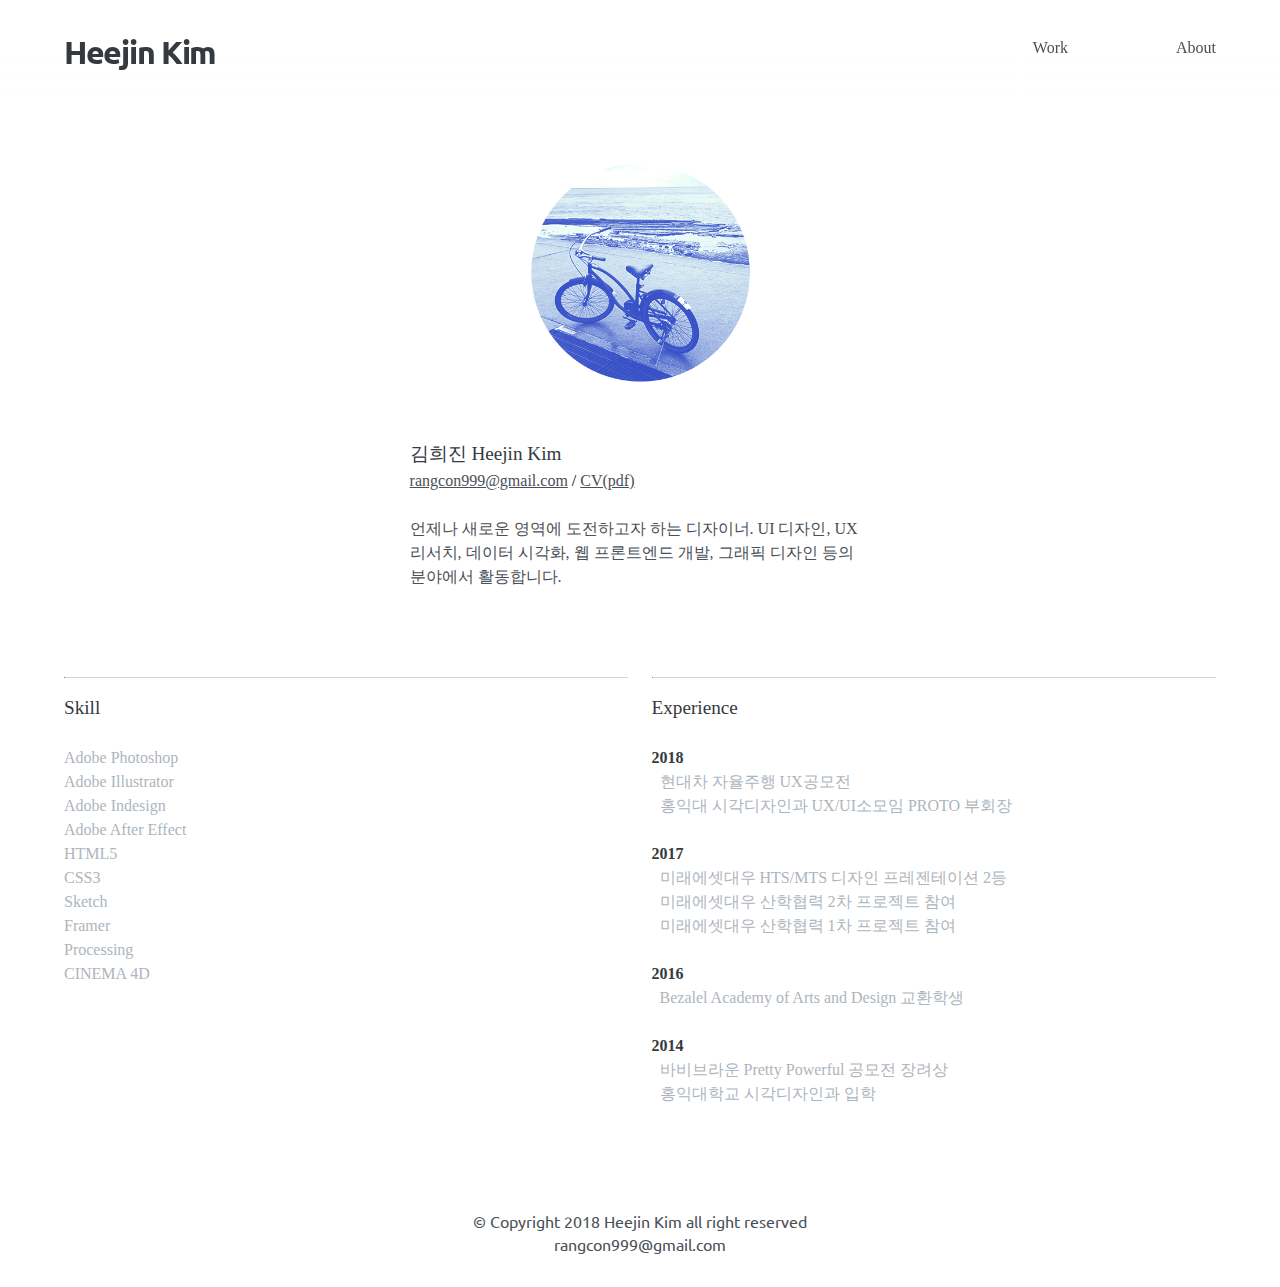
==== about.html @ c27198f2 "Initial commit" ====
<!DOCTYPE html>
<html lang="en">
<head>
	<meta charset="UTF-8">
	<title>Heejin Kim</title>
	<meta charset="UTF-8">
	<meta name="viewport" content="width=device-width, initial-scale=1.0">
	<title>Heejin Kim</title>
	<link rel="stylesheet" href="reset.css">
	<link rel="stylesheet" href="style.css">

	<link rel="shortcut icon" href="img/favicon.ico">

</head>

<body>
	<div id="wrap">
		<header>
			<a href="index.html" class="title">
				Heejin Kim
			</a>
			<nav>
				<ul class="nav-items">
					<li><a href="index.html">Work</a></li>
					<li><a href="about.html">About</a></li>
		<!-- 			<li><a href="">CV</a></li> -->
				</ul>
			</nav>
		</header>
	</div>

	<div id="content-wrap">

		<section id="logo">
			<img src="img/profile.png" alt="" width=230rem>
		<!-- 	<h1>김희진 Heejin Kim</h1>
			<a href="mailto:rangcon999@gmail.com"><p>rangcon999@gmail.com</p></a> -->
		</section>

		<section id="about">
			<div class="about1">
				<h1>김희진 Heejin Kim</h1>
				<a href="mailto:rangcon999@gmail.com">rangcon999@gmail.com</a> / <a href="">CV(pdf)</a>
				<br>
				<br>
				<p>언제나 새로운 영역에 도전하고자 하는 디자이너. UI 디자인, UX 리서치, 데이터 시각화, 웹 프론트엔드 개발, 그래픽 디자인 등의 분야에서 활동합니다.</p>
			</div>

			<div class="skill">
				<hr class="two">
				<h1>Skill</h1>
				<br>
				<ul>
				<li>Adobe Photoshop</li>
				<li>Adobe Illustrator</li>
				<li>Adobe Indesign</li>
				<li>Adobe After Effect</li>
				<li>HTML5</li>
				<li>CSS3</li>
				<li>Sketch</li>
				<li>Framer</li>
				<li>Processing</li>
				<li>CINEMA 4D</li>
				</ul>
			</div>

			<div class="experience">
				<hr class="two">
				<h1>Experience</h1>
				<br>
				<ul>
					2018
					<li>현대차 자율주행 UX공모전</li>
					<li>홍익대 시각디자인과 UX/UI소모임 PROTO 부회장</li>	
					<br>
					2017
					<li>미래에셋대우 HTS/MTS 디자인 프레젠테이션 2등</li>
					<li>미래에셋대우 산학협력 2차 프로젝트 참여</li>
					<li>미래에셋대우 산학협력 1차 프로젝트 참여</li>
					<br>
					2016
					<li>Bezalel Academy of Arts and Design 교환학생</li>
					<br>
					2014
					<li>바비브라운 Pretty Powerful 공모전 장려상</li>
					<li>홍익대학교 시각디자인과 입학</li>
				</ul>
			</div>

		</section>
	</div>

	<footer>
		<p>© Copyright 2018 Heejin Kim all right reserved</p>
		<p>rangcon999@gmail.com</p>
	</footer>
</body>
</html>
---- style.css ----
@import url('https://fonts.googleapis.com/css?family=Ubuntu:300,400,700');
@import url('https://spoqa.github.io/spoqa-han-sans/css/SpoqaHanSans-kr.css');

body {
	font-family: 'Spoqa Han Sans', 'Sans-serif'; 
	background-color: #fff;
	line-height: 1.3;

}

a {
	color: #495057;
	line-height: 1.3;
}

p {
	color: #495057;
}

header {
	z-index: 20000;
	width:100%;
	height: 6rem;
	position: fixed;
	top: 0;
	background:linear-gradient(to bottom, rgba(255,255,255,1) 50%,rgba(255,255,255,0) 100%); 
}

nav {
	float: right;
}

hr {
	border-top: 1px solid #ccc; background: transparent;
}

/*a {
	text-decoration:none;
	color: #343a40;

}*/

.title {
	text-decoration:none;
	color: #343a40;
	display: inline-block;
	height: 6rem;
	margin: 2rem 0 2rem 4rem;
	font-family: 'Ubuntu', sans-serif;
	font-weight: 700;
	font-size: 2rem;
	letter-spacing: -0.08rem;

}

.title:hover {
	color: #364fc7;
	transition: all 0.4s;
}

.nav-items > li {
	display: inline-block;
}

.nav-items > li > a {
	text-decoration:none;
	line-height: 6rem;
	padding: 0 4rem 0 2.5rem;
	color: #495057;
	font-family: 'Spoqa Han Sans', 'Sans-serif';
	font-size: 1rem;
}

.nav-items > li > a:hover {
	color: #dee2e6;
	transition: all 0.2s;
}

.one {
	border-bottom: 0; margin-top: 3rem; margin-bottom: 3rem;
	border-color: #ced4da;
}

.two {
	border-bottom: 0; margin-bottom: 1rem;
	border-color: #ced4da;
}

#content-wrap {
	margin: 16rem 4rem 4rem 4rem;
}

#content-wrap > #logo {
	margin-top: -6rem;
	padding-bottom: 7rem; 
	float: center;
	text-align: center;
	line-height: 1.4;
}

#content-wrap > #logo > h1 {
	letter-spacing: -0.09rem;
	font-weight: 700;
	font-size: 1.5rem;
}

#content-wrap > #logo > p {
	letter-spacing: -0.02rem;
	color: #adb5bd;
}

#intro {
	font-family: 'Ubuntu', sans-serif;
	font-weight: 
	line-height: 1.4;
	font-color: #868e96;
}

/*article {
	height: 4rem;
	display: inline-block;
	margin-bottom: 1.5rem;
}*/

#pjs > article {
	background-color: gray;
	width: 92%;
	height: 20rem;
	display: inline-block;
	padding: 4%;
	margin:auto;
	
	/*font-weight: 600;
	font-color: #495057;
	font-size: 2rem;
	line-height: 1.2;*/
}
section#pjs > a {
	color: #212529;
}

article > h1 {
	font-size: 1.8rem;
	line-height: 1.4;
	font-weight: 600;
	font-color: #495057;
}

article > h2 {
	font-size: 1rem;
	line-height: 1.4;
	font-weight: 400;
	font-color: #495057;
}

article > p {
	font-size: 1rem;
	line-height: 1.4;
	font-weight: 400;
	font-color: #495057;
}

/*#pjs > article > p {
	font-size: 1.2rem;
	line-height: 1.2;
}*/

div.pj1 {
	background-image: url("https://images.unsplash.com/photo-1530475881581-e0e8a26b8192?ixlib=rb-0.3.5&ixid=eyJhcHBfaWQiOjEyMDd9&s=0c85dd56eed0292235088eab798a96d2&auto=format&fit=crop&w=1789&q=80");
	background-size: cover; 
    background-position: center;
    background-repeat: no-repeat;
	width: 92%;
	height: 20rem;
	display: inline-block;
	padding: 4%;
	margin-bottom: 1.5rem;
	-webkit-transition: .3s ease-in-out;
	transition: .3s ease-in-out;
}

div.pj1:hover {
	 -webkit-filter: brightness(110%) saturate(25%);
	 filter: brightness(110%) saturate(25%);
}

div.pj2 {
	background-image: url("https://webgradients.com/public/webgradients_png/032%20Sharpeye%20Eagle.png");
	background-size: cover; 
    background-position: center;
    background-repeat: no-repeat;
	width: 92%;
	height: 20rem;
	display: inline-block;
	padding: 4%;
	margin-bottom: 1.5rem;
	-webkit-transition: .3s ease-in-out;
	transition: .3s ease-in-out;
}

div.pj2:hover {
	 -webkit-filter: brightness(110%) saturate(25%);
	 filter: brightness(110%) saturate(25%);
}

div.pj3 {
	background-image: url("https://images.unsplash.com/photo-1484977975800-86a4c7bd7235?ixlib=rb-0.3.5&ixid=eyJhcHBfaWQiOjEyMDd9&s=593866fabe9435237658ef44224d80bc&w=1000&q=80");
	background-size: cover; 
    background-position: center;
    background-repeat: no-repeat;
	width: 92%;
	height: 20rem;
	display: inline-block;
	padding: 4%;
	margin-bottom: 1.5rem;
	-webkit-transition: .3s ease-in-out;
	transition: .3s ease-in-out;
}

div.pj3:hover {
	-webkit-filter: brightness(110%) saturate(25%);
	 filter: brightness(110%) saturate(25%);
}

div.pj4 {
	background-image: url("https://images.unsplash.com/photo-1484977975800-86a4c7bd7235?ixlib=rb-0.3.5&ixid=eyJhcHBfaWQiOjEyMDd9&s=593866fabe9435237658ef44224d80bc&w=1000&q=80");
	background-size: cover; 
    background-position: center;
    background-repeat: no-repeat;
	width: 92%;
	height: 20rem;
	display: inline-block;
	padding: 4%;
	margin-bottom: 1.5rem;
	-webkit-transition: .3s ease-in-out;
	transition: .3s ease-in-out;
}

div.pj4:hover {
	-webkit-filter: brightness(110%) saturate(25%);
	 filter: brightness(110%) saturate(25%);
}

div.pj5 {
	background-image: url("https://webgradients.com/public/webgradients_png/032%20Sharpeye%20Eagle.png");
	background-size: cover; 
    background-position: center;
    background-repeat: no-repeat;
	width: 92%;
	height: 20rem;
	display: inline-block;
	padding: 4%;
	margin-bottom: 1.5rem;
	-webkit-transition: .3s ease-in-out;
	transition: .3s ease-in-out;
}

div.pj5:hover {
	 -webkit-filter: brightness(110%) saturate(25%);
	 filter: brightness(110%) saturate(25%);
}

div.pj6 {
	background-image: url("https://webgradients.com/public/webgradients_png/032%20Sharpeye%20Eagle.png");
	background-size: cover; 
    background-position: center;
    background-repeat: no-repeat;
	width: 92%;
	height: 20rem;
	display: inline-block;
	padding: 4%;
	margin-bottom: 1.5rem;
	-webkit-transition: .3s ease-in-out;
	transition: .3s ease-in-out;
}

div.pj6:hover {
	 -webkit-filter: brightness(110%) saturate(25%);
	 filter: brightness(110%) saturate(25%);
}

div.pj7 {
	background-image: url("https://webgradients.com/public/webgradients_png/032%20Sharpeye%20Eagle.png");
	background-size: cover; 
    background-position: center;
    background-repeat: no-repeat;
	width: 92%;
	height: 20rem;
	display: inline-block;
	padding: 4%;
	margin-bottom: 1.5rem;
	-webkit-transition: .3s ease-in-out;
	transition: .3s ease-in-out;
}

div.pj7:hover {
	 -webkit-filter: brightness(110%) saturate(25%);
	 filter: brightness(110%) saturate(25%);
}

div.pj8 {
	background-image: url("https://webgradients.com/public/webgradients_png/032%20Sharpeye%20Eagle.png");
	background-size: cover; 
    background-position: center;
    background-repeat: no-repeat;
	width: 92%;
	height: 20rem;
	display: inline-block;
	padding: 4%;
	margin-bottom: 1.5rem;
	-webkit-transition: .3s ease-in-out;
	transition: .3s ease-in-out;
}

div.pj8:hover {
	 -webkit-filter: brightness(110%) saturate(25%);
	 filter: brightness(110%) saturate(25%);
}


/*
#pj2 {
	background-color: blue;
	width: 100%;
	height: 24rem;
	display: inline-block;
}*/

footer {
	text-align: center;
	margin: 7rem 4rem 2rem 4rem;
	font-family: 'Ubuntu', sans-serif;
	font-color: blue;
	line-height: 1.4;
	/*background-color: blue;*/
}

/*-----------------about page*/

section#logo {
	color: #343a40;
	margin-bottom: -4rem;
}

section#about {
	margin-top : -2rem;
	margin-bottom: 14rem;
}

.about1 a:hover {
	color: #adb5bd;
	transition: all 0.3s
}

ul {
	list-style: none;
}

div.about1 {
	width: 40%;
	margin: 0 auto 5rem;
	word-break: break-all;
	line-height: 1.5;
}

div.skill {
	width: 49%;
	display: inline-block;

	line-height: 1.5;
}

section#about h1 {
	font-weight: 400;
	font-size: 1.2rem;
	color: #343a40;
}

div.skill ul {
	color:#adb5bd;
}

div.experience {
	width: 49%;
	display: inline-block;
	float: right;

	line-height: 1.5;
}

div.experience > ul {
	color: #343a40;
	font-weight: 700;
}

div.experience ul li {
	padding-left: 0.5rem;
	color: #adb5bd;
	font-weight: 400;
}


/*----------------media query start*/

@media screen and (max-width: 806px) {
	
/*	#wrap {
		}*/

	header {
		height: 4rem;
		background-color: rgba(255, 255, 255, 0.8);
		box-shadow: 0 2px 7px 0 rgba(0, 0, 0, 0.09);
	
	}


	
	.title {
	display: inline-block;
	height: 4rem;
	margin: 1rem 0 0 1.2rem;
	font-family: 'Ubuntu', sans-serif;
	font-weight: 700;
	font-size: 1.5rem;
	letter-spacing: -0.08rem;

	}

	nav {
		float: right;
		height: 4rem;
	}

	.nav-items > li > a {
		line-height: 4rem;
		font-size: 0.8rem;
		padding: 0 1.4rem 0 0.5rem;
	}
	
	#content-wrap {
	margin: 7rem 1.4rem 1.4rem 1.4rem;
}

	#content-wrap > #logo {
	margin-top: 1rem;
	padding-bottom: 7rem; 
	}

	div.pj1 {
		height: 13rem;
	}
	div.pj2 {
		height: 13rem;
	}
	div.pj3 {
		height: 13rem;	
	}
	div.pj4 {
		height: 13rem;	
	}
	div.pj5 {
		height: 13rem;	
	}
	div.pj6 {
		height: 13rem;	
	}
	div.pj7 {
		height: 13rem;	
	}
	div.pj8 {
		height: 13rem;	
	}
	
	div.about1{
		width: 90%;
	}

	div.skill{
		margin-top: 3rem;
		display: block;
		width: 100%
	}
	div.experience{
		display: block;
		width: 100%;
		margin-top: 3rem;
		margin-bottom: 6rem;
	}

}

/*----------------media query end*/
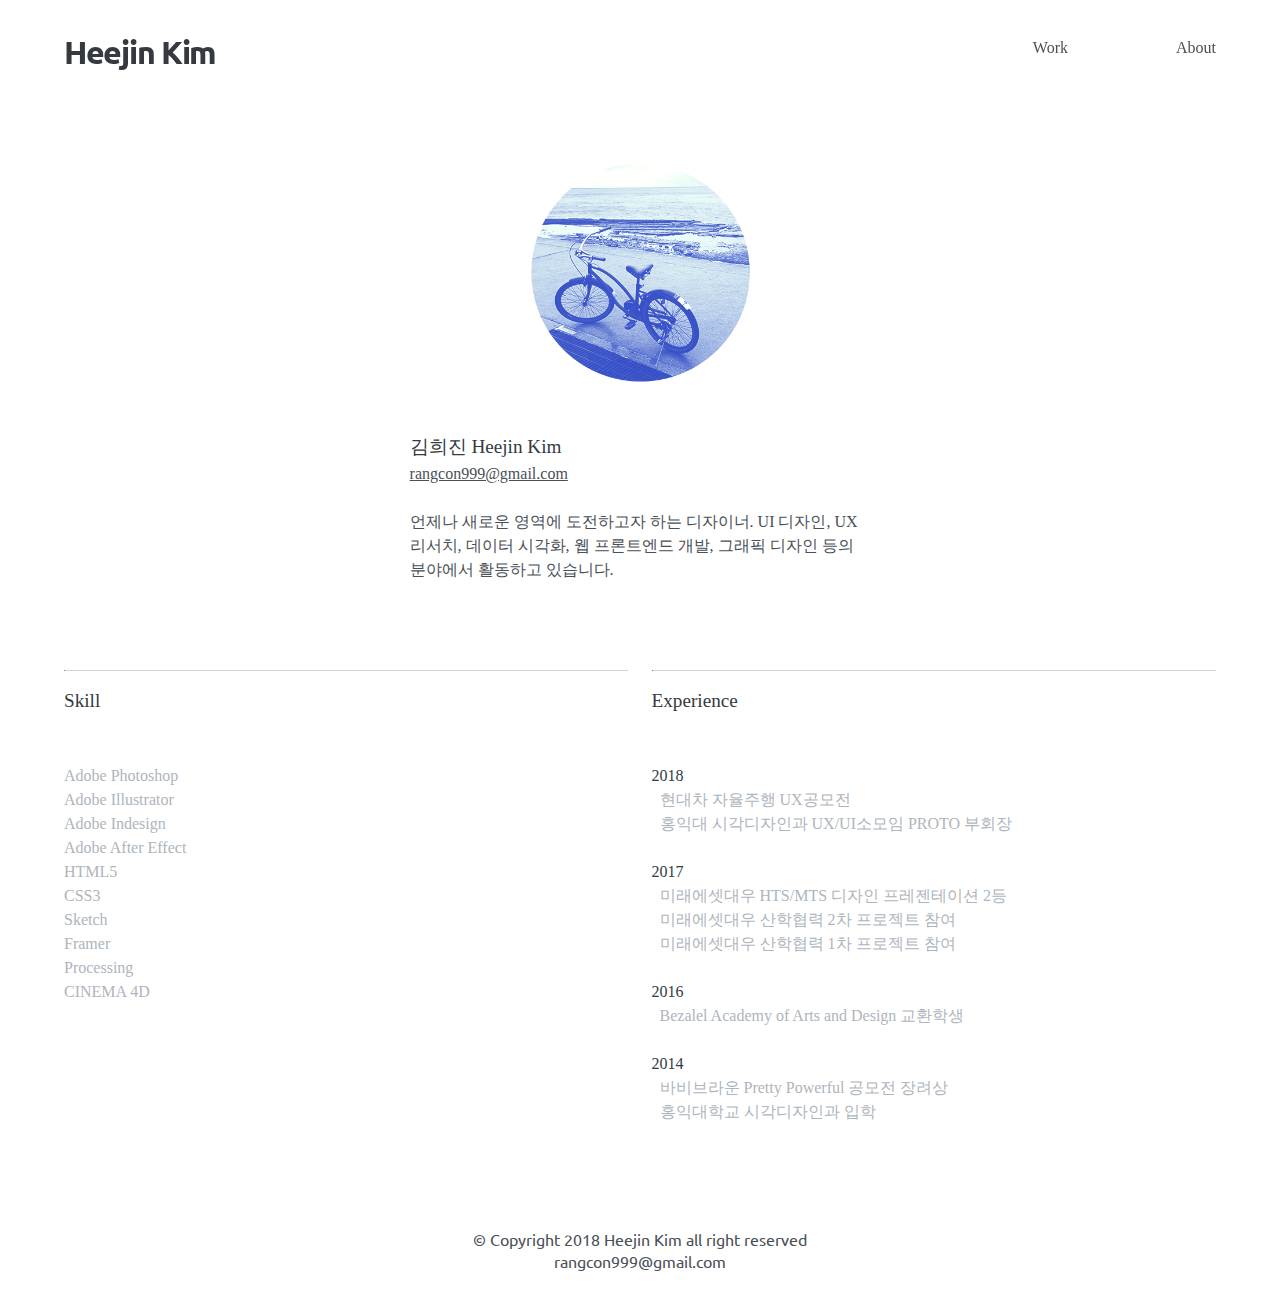
==== commit 031945fc: "modify README" ====
--- a/about.html
+++ b/about.html
@@ -23,7 +23,6 @@
 				<ul class="nav-items">
 					<li><a href="index.html">Work</a></li>
 					<li><a href="about.html">About</a></li>
-		<!-- 			<li><a href="">CV</a></li> -->
 				</ul>
 			</nav>
 		</header>
@@ -33,23 +32,21 @@
 
 		<section id="logo">
 			<img src="img/profile.png" alt="" width=230rem>
-		<!-- 	<h1>김희진 Heejin Kim</h1>
-			<a href="mailto:rangcon999@gmail.com"><p>rangcon999@gmail.com</p></a> -->
 		</section>
 
 		<section id="about">
 			<div class="about1">
 				<h1>김희진 Heejin Kim</h1>
-				<a href="mailto:rangcon999@gmail.com">rangcon999@gmail.com</a> / <a href="">CV(pdf)</a>
+				<a href="mailto:rangcon999@gmail.com">rangcon999@gmail.com</a>
 				<br>
 				<br>
-				<p>언제나 새로운 영역에 도전하고자 하는 디자이너. UI 디자인, UX 리서치, 데이터 시각화, 웹 프론트엔드 개발, 그래픽 디자인 등의 분야에서 활동합니다.</p>
+				<p>언제나 새로운 영역에 도전하고자 하는 디자이너. UI 디자인, UX 리서치, 데이터 시각화, 웹 프론트엔드 개발, 그래픽 디자인 등의 분야에서 활동하고 있습니다.</p>
 			</div>
 
 			<div class="skill">
 				<hr class="two">
 				<h1>Skill</h1>
-				<br>
+				<br><br>
 				<ul>
 				<li>Adobe Photoshop</li>
 				<li>Adobe Illustrator</li>
@@ -67,7 +64,7 @@
 			<div class="experience">
 				<hr class="two">
 				<h1>Experience</h1>
-				<br>
+				<br><br>
 				<ul>
 					2018
 					<li>현대차 자율주행 UX공모전</li>
--- a/style.css
+++ b/style.css
@@ -34,6 +34,10 @@
 	border-top: 1px solid #ccc; background: transparent;
 }
 
+img {
+	vertical-align: bottom;
+}
+
 /*a {
 	text-decoration:none;
 	color: #343a40;
@@ -60,6 +64,7 @@
 
 .nav-items > li {
 	display: inline-block;
+	font-family: 'Ubuntu', sans-serif;
 }
 
 .nav-items > li > a {
@@ -86,6 +91,14 @@
 	border-color: #ced4da;
 }
 
+.three {
+	border-bottom: 0;
+	border-color: #495057;
+	width: 28%;
+	margin-left: 0;
+	margin-bottom: 1rem;
+}
+
 #content-wrap {
 	margin: 16rem 4rem 4rem 4rem;
 }
@@ -122,7 +135,7 @@
 	margin-bottom: 1.5rem;
 }*/
 
-#pjs > article {
+/*#pjs > article {
 	background-color: gray;
 	width: 92%;
 	height: 20rem;
@@ -130,17 +143,21 @@
 	padding: 4%;
 	margin:auto;
 	
-	/*font-weight: 600;
-	font-color: #495057;
-	font-size: 2rem;
-	line-height: 1.2;*/
-}
+}
+*/
+
 section#pjs > a {
 	color: #212529;
 }
 
+/*section#pjs img {
+	width: 100%;
+	overflow: hidden;
+
+}
+*/
 article > h1 {
-	font-size: 1.8rem;
+	font-size: 1.5rem;
 	line-height: 1.4;
 	font-weight: 600;
 	font-color: #495057;
@@ -160,13 +177,10 @@
 	font-color: #495057;
 }
 
-/*#pjs > article > p {
-	font-size: 1.2rem;
-	line-height: 1.2;
-}*/
-
-div.pj1 {
-	background-image: url("https://images.unsplash.com/photo-1530475881581-e0e8a26b8192?ixlib=rb-0.3.5&ixid=eyJhcHBfaWQiOjEyMDd9&s=0c85dd56eed0292235088eab798a96d2&auto=format&fit=crop&w=1789&q=80");
+
+
+/*div.naver {
+	background-image: url(img/naver/thumbnail.png);
 	background-size: cover; 
     background-position: center;
     background-repeat: no-repeat;
@@ -177,14 +191,66 @@
 	margin-bottom: 1.5rem;
 	-webkit-transition: .3s ease-in-out;
 	transition: .3s ease-in-out;
-}
-
-div.pj1:hover {
+}*/
+
+/*div.naver:hover {
 	 -webkit-filter: brightness(110%) saturate(25%);
 	 filter: brightness(110%) saturate(25%);
-}
-
-div.pj2 {
+}*/
+
+.naver {
+	position: relative;
+}
+
+.mirae {
+	position: relative;
+}
+
+.ascent {
+	position: relative;
+}
+
+.ascent img {
+	filter:brightness(160%);
+}
+
+
+.thumbnail-wrapper {
+	width: 100%;
+	height: 23.5rem;
+	overflow: hidden;
+}
+
+.thumanail-wrapper img:hover {
+	 -webkit-filter: brightness(110%) saturate(25%);
+	 filter: brightness(110%) saturate(25%);
+}
+
+.text-wrapper {
+	position: absolute;
+	top: 2.5rem;
+	left: 2rem;
+}
+
+#pjs {
+	margin-bottom: 1.4rem;
+}
+
+#pjs img {
+	max-width: 100%;
+	-webkit-transform: scale(1);
+	transform: scale(1);
+	-webkit-transition: .3s ease-in-out;
+	transition: .3s ease-in-out;
+}
+
+#pjs img:hover {
+	-webkit-transform: scale(1.2);
+	transform: scale(1.2);
+	filter:brightness(110%) saturate(25%) blur(5px);
+}
+
+/*div.pj2 {
 	background-image: url("https://webgradients.com/public/webgradients_png/032%20Sharpeye%20Eagle.png");
 	background-size: cover; 
     background-position: center;
@@ -201,129 +267,6 @@
 div.pj2:hover {
 	 -webkit-filter: brightness(110%) saturate(25%);
 	 filter: brightness(110%) saturate(25%);
-}
-
-div.pj3 {
-	background-image: url("https://images.unsplash.com/photo-1484977975800-86a4c7bd7235?ixlib=rb-0.3.5&ixid=eyJhcHBfaWQiOjEyMDd9&s=593866fabe9435237658ef44224d80bc&w=1000&q=80");
-	background-size: cover; 
-    background-position: center;
-    background-repeat: no-repeat;
-	width: 92%;
-	height: 20rem;
-	display: inline-block;
-	padding: 4%;
-	margin-bottom: 1.5rem;
-	-webkit-transition: .3s ease-in-out;
-	transition: .3s ease-in-out;
-}
-
-div.pj3:hover {
-	-webkit-filter: brightness(110%) saturate(25%);
-	 filter: brightness(110%) saturate(25%);
-}
-
-div.pj4 {
-	background-image: url("https://images.unsplash.com/photo-1484977975800-86a4c7bd7235?ixlib=rb-0.3.5&ixid=eyJhcHBfaWQiOjEyMDd9&s=593866fabe9435237658ef44224d80bc&w=1000&q=80");
-	background-size: cover; 
-    background-position: center;
-    background-repeat: no-repeat;
-	width: 92%;
-	height: 20rem;
-	display: inline-block;
-	padding: 4%;
-	margin-bottom: 1.5rem;
-	-webkit-transition: .3s ease-in-out;
-	transition: .3s ease-in-out;
-}
-
-div.pj4:hover {
-	-webkit-filter: brightness(110%) saturate(25%);
-	 filter: brightness(110%) saturate(25%);
-}
-
-div.pj5 {
-	background-image: url("https://webgradients.com/public/webgradients_png/032%20Sharpeye%20Eagle.png");
-	background-size: cover; 
-    background-position: center;
-    background-repeat: no-repeat;
-	width: 92%;
-	height: 20rem;
-	display: inline-block;
-	padding: 4%;
-	margin-bottom: 1.5rem;
-	-webkit-transition: .3s ease-in-out;
-	transition: .3s ease-in-out;
-}
-
-div.pj5:hover {
-	 -webkit-filter: brightness(110%) saturate(25%);
-	 filter: brightness(110%) saturate(25%);
-}
-
-div.pj6 {
-	background-image: url("https://webgradients.com/public/webgradients_png/032%20Sharpeye%20Eagle.png");
-	background-size: cover; 
-    background-position: center;
-    background-repeat: no-repeat;
-	width: 92%;
-	height: 20rem;
-	display: inline-block;
-	padding: 4%;
-	margin-bottom: 1.5rem;
-	-webkit-transition: .3s ease-in-out;
-	transition: .3s ease-in-out;
-}
-
-div.pj6:hover {
-	 -webkit-filter: brightness(110%) saturate(25%);
-	 filter: brightness(110%) saturate(25%);
-}
-
-div.pj7 {
-	background-image: url("https://webgradients.com/public/webgradients_png/032%20Sharpeye%20Eagle.png");
-	background-size: cover; 
-    background-position: center;
-    background-repeat: no-repeat;
-	width: 92%;
-	height: 20rem;
-	display: inline-block;
-	padding: 4%;
-	margin-bottom: 1.5rem;
-	-webkit-transition: .3s ease-in-out;
-	transition: .3s ease-in-out;
-}
-
-div.pj7:hover {
-	 -webkit-filter: brightness(110%) saturate(25%);
-	 filter: brightness(110%) saturate(25%);
-}
-
-div.pj8 {
-	background-image: url("https://webgradients.com/public/webgradients_png/032%20Sharpeye%20Eagle.png");
-	background-size: cover; 
-    background-position: center;
-    background-repeat: no-repeat;
-	width: 92%;
-	height: 20rem;
-	display: inline-block;
-	padding: 4%;
-	margin-bottom: 1.5rem;
-	-webkit-transition: .3s ease-in-out;
-	transition: .3s ease-in-out;
-}
-
-div.pj8:hover {
-	 -webkit-filter: brightness(110%) saturate(25%);
-	 filter: brightness(110%) saturate(25%);
-}
-
-
-/*
-#pj2 {
-	background-color: blue;
-	width: 100%;
-	height: 24rem;
-	display: inline-block;
 }*/
 
 footer {
@@ -390,7 +333,7 @@
 
 div.experience > ul {
 	color: #343a40;
-	font-weight: 700;
+	font-weight: 400;
 }
 
 div.experience ul li {
@@ -399,6 +342,70 @@
 	font-weight: 400;
 }
 
+/*------------------project page*/
+
+div#project-wrap {
+	margin: 8rem 4rem 4rem 6rem;
+	/*background-color: blue;*/
+	width: 65%;
+	background-color:rgba(255, 255, 255, .8);
+	display: inline-block;
+	z-index: 1000;
+	position: relative;
+	padding: 2rem;
+
+}
+
+#project-wrap section {
+	margin-bottom: 5rem;
+}
+
+#text {
+	line-height: 2rem;
+	white-space: pre-wrap;
+}
+
+section.overlook {
+	color: black;
+/*	background-color: gray;*/
+	width: 100%;
+}
+
+section#name {
+	margin-bottom: 1rem;
+}
+
+.overlook h1 {
+	font-weight: 300;
+	font-size: 1.5rem;
+	line-height: 1.5;
+}
+
+.overlook h2 {
+	color: #adb5bd;
+	line-height: 1.5;
+}
+
+.overlook h2#title {
+	color: #343a40;
+	font-size: 1rem;
+}
+
+.imgcont {
+	margin: 8rem 4rem 0 4rem;
+	z-index: 1;
+}
+
+.imgcont img{
+	width: 100%;
+}
+
+div#overview {
+	width: 40rem;
+	padding: 6rem;
+	margin: auto;
+	line-height: 1.8rem;
+}
 
 /*----------------media query start*/
 
@@ -447,31 +454,34 @@
 	padding-bottom: 7rem; 
 	}
 
-	div.pj1 {
-		height: 13rem;
-	}
-	div.pj2 {
-		height: 13rem;
-	}
-	div.pj3 {
-		height: 13rem;	
-	}
-	div.pj4 {
-		height: 13rem;	
-	}
-	div.pj5 {
-		height: 13rem;	
-	}
-	div.pj6 {
-		height: 13rem;	
-	}
-	div.pj7 {
-		height: 13rem;	
-	}
-	div.pj8 {
-		height: 13rem;	
+	#pjs {
+	margin-bottom: 1rem;
+	}
+
+	#pjs img {
+	max-width: 120%;
+	/*height: auto;*/
+	}
+
+	.thumbnail-wrapper {
+		width: 100%;
+		height: 12rem;
+		overflow: hidden;
+	}
+
+
+	.text-wrapper {
+		position: absolute;
+		top: 1.2rem;
+		left: 1rem;
 	}
 	
+
+
+/*	.thumbnail-wrapper img {
+		width: 120%;
+	}*/
+
 	div.about1{
 		width: 90%;
 	}
@@ -488,6 +498,20 @@
 		margin-bottom: 6rem;
 	}
 
+	div#project-wrap {
+	margin: 6rem 1.4rem 1.4rem 1.4rem;
+	width: 90%;
+	display: inline-block;
+	position: relative;
+	padding: 0;
+	}
+
+	.imgcont {
+	margin: 0;
+	z-index: 1;
+	display: block;
+}
+
 }
 
 /*----------------media query end*/